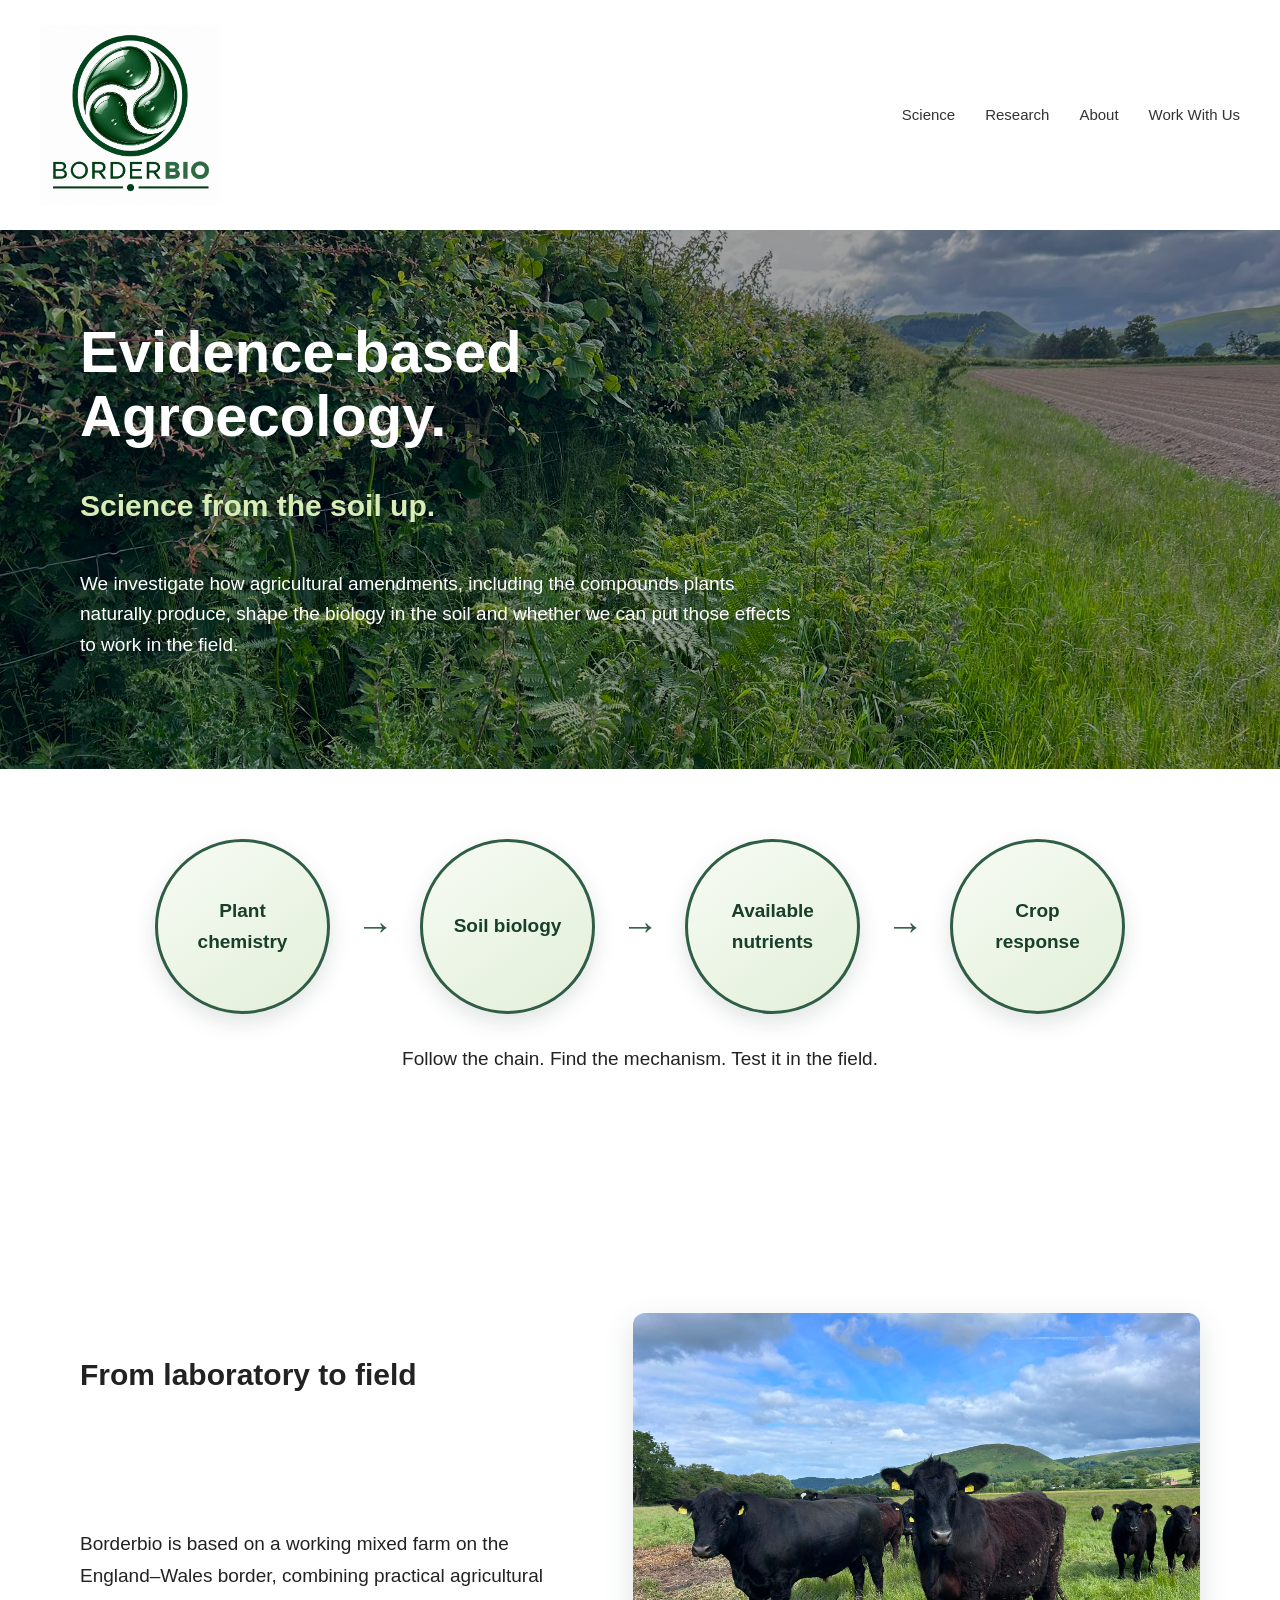
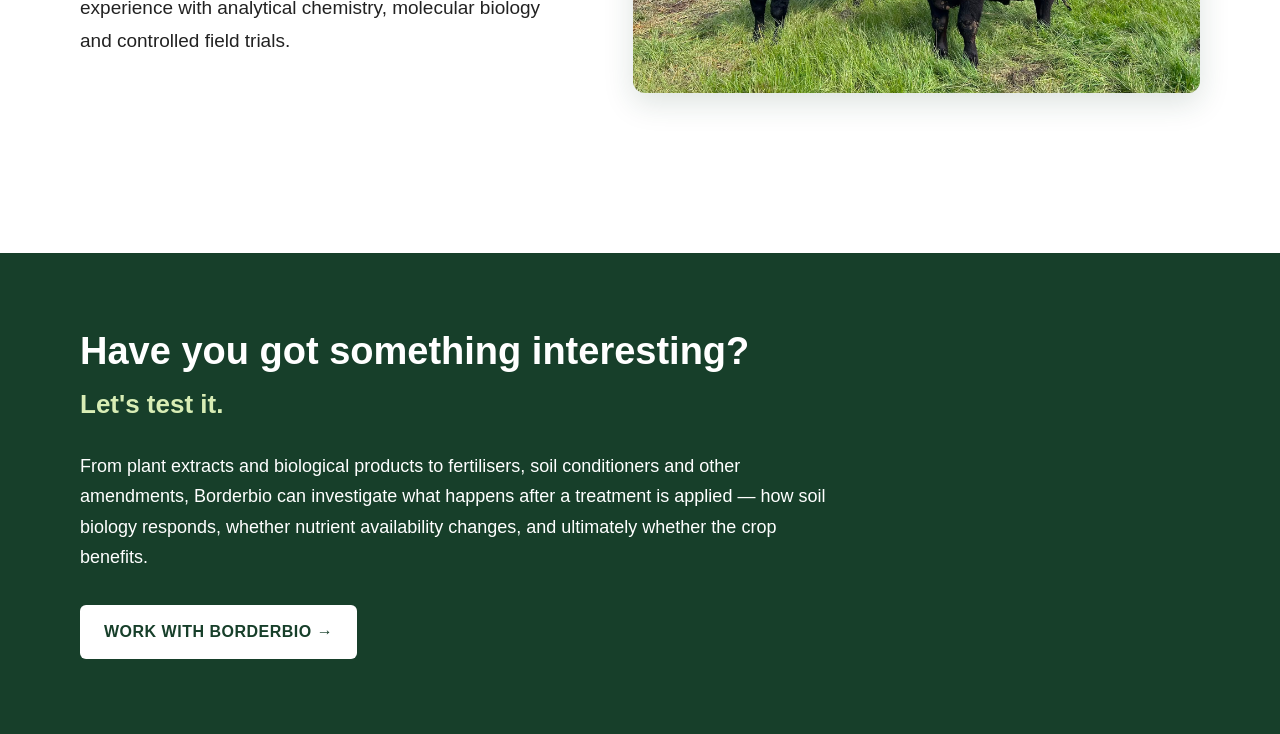
==== index.html @ b7f6feac "Update Research link to point to research.html" ====
<!DOCTYPE html>
<html lang="en">
<head>
    <meta charset="UTF-8">
    <meta name="viewport" content="width=device-width, initial-scale=1.0">
    <title>Borderbio</title>
    <link rel="stylesheet" href="style.css">
</head>

<body>

<header>
    <img src="triskelion logo png.png" alt="Borderbio logo" width="220">

    <nav>
        <a href="science.html">Science</a>
        <a href="research.html">Research</a>
        <a href="#">About</a>
        <a href="#">Work With Us</a>
    </nav>
</header>

<main>

    <section class="hero">
        <h1>Evidence-based Agroecology.</h1>
        <h2>Science from the soil up.</h2>

        <p>
            We investigate how agricultural amendments, including the compounds plants naturally produce,
            shape the biology in the soil and whether we can put those effects to work in the field.
 
        </p>
    </section>

   <section class="chain-section">

    <div class="chain">
        <div class="bubble">Plant chemistry</div>
        <div class="arrow">→</div>
        <div class="bubble">Soil    biology</div>
        <div class="arrow">→</div>
        <div class="bubble">Available nutrients</div>
        <div class="arrow">→</div>
        <div class="bubble">Crop response</div>
    </div>

    <p>
        Follow the chain. Find the mechanism. Test it in the field.
    </p>

</section>

    <section class="field-section">
        <h2>From laboratory to field</h2>

        <p>
            Borderbio is based on a working mixed farm on the England–Wales border,
            combining practical agricultural experience with analytical chemistry,
            molecular biology and controlled field trials.
        </p>
        <img src="Cows.jpeg.jpeg" alt="Cattle on the Borderbio farm">
    </section>

    <section class="work-section">
        <h2>Have you got something interesting?</h2>
        <h3>Let's test it.</h3>
        <p>
    From plant extracts and biological products to fertilisers, soil conditioners
    and other amendments, Borderbio can investigate what happens after a treatment
    is applied — how soil biology responds, whether nutrient availability changes,
    and ultimately whether the crop benefits.
</p>
        <a class="work-button" href="#">WORK WITH BORDERBIO →</a>
    </section>

</main>

</body>
</html>
---- style.css ----
body {
    margin: 0;
    font-family: Arial, Helvetica, sans-serif;
    color: #222;
    background: #ffffff;
    line-height: 1.6;
}

header {
    max-width: 1200px;
    margin: 0 auto;
    padding: 25px 40px;
    display: flex;
    align-items: center;
    justify-content: space-between;
}

header img {
    width: 180px;
    height: auto;
}
.science-icon svg {
    width: 28px;
    height: 28px;
    fill: none;
    stroke: #2f5d45;
    stroke-width: 1.7;
    stroke-linecap: round;
    stroke-linejoin: round;
}

nav {
    display: flex;
    gap: 30px;
}

nav a {
    color: #333;
    text-decoration: none;
    font-size: 15px;
}

main {
    max-width: 1200px;
    margin: 0 auto;
}

section {
    padding: 70px 40px;
}

h1 {
    font-size: 58px;
    line-height: 1.1;
    margin-bottom: 15px;
}

h2 {
    font-size: 30px;
    line-height: 1.25;
}

p {
    max-width: 700px;
    font-size: 19px;
}

@media (max-width: 750px) {
    header {
        display: block;
        padding: 20px;
    }

    nav {
        margin-top: 20px;
        gap: 15px;
        flex-wrap: wrap;
    }

    section {
        padding: 45px 20px;
    }

    h1 {
        font-size: 42px;
    }
}
.chain {
    display: flex;
    align-items: center;
    justify-content: center;
    gap: 22px;
    margin-bottom: 30px;
}

.bubble {
    width: 175px;
    height: 175px;
    border-radius: 50%;

    background: linear-gradient(
        145deg,
        #f7fbf4,
        #e2efd9
    );

    border: 3px solid #2f5d45;

    display: flex;
    align-items: center;
    justify-content: center;

    text-align: center;
    font-size: 19px;
    font-weight: 700;
    color: #173f2a;

    padding: 18px;
    box-sizing: border-box;

    box-shadow: 0 8px 22px rgba(25, 65, 45, 0.14);
}

.arrow {
    font-size: 38px;
    font-weight: 300;
    color: #2f5d45;
    margin: 0 4px;
}

.chain-section p {
    margin-left: auto;
    margin-right: auto;
    text-align: center;
}

/* Farm image section */

.farm-image {
    width: 100%;
    height: 420px;
    object-fit: cover;
    object-position: center;
    display: block;
    margin: 60px 0;
    border-radius: 12px;
}
.hero {
    width: 100vw;
    margin-left: calc(50% - 50vw);
    box-sizing: border-box;

    min-height: 520px;
    padding: 90px max(40px, calc((100vw - 1120px) / 2));

    background:
        linear-gradient(rgba(0, 0, 0, 0.38), rgba(0, 0, 0, 0.38)),
        url("hedgerow.jpeg.jpeg");

    background-size: cover;
    background-position: center;
    display: flex;
    flex-direction: column;
    justify-content: center;
}

.hero h1 {
    color: white;
    max-width: 760px;
    margin-top: 0;
}

.hero h2 {
    color: #d8edb5;
    max-width: 760px;
}

.hero p {
    color: white;
    max-width: 720px;
}

/* From laboratory to field */

.field-section {
    display: grid;
    grid-template-columns: 1fr 1.15fr;
    gap: 60px;
    align-items: center;
    margin-top: 80px;
    margin-bottom: 80px;
}

.field-section h2 {
    grid-column: 1;
    margin-bottom: 20px;
}

.field-section p {
    grid-column: 1;
    font-size: 19px;
    line-height: 1.7;
}

.field-section img {
    grid-column: 2;
    grid-row: 1 / 3;
    width: 100%;
    height: 380px;
    object-fit: cover;
    border-radius: 12px;
    box-shadow: 0 10px 30px rgba(25, 65, 45, 0.15);
}

@media (max-width: 800px) {
    .field-section {
        grid-template-columns: 1fr;
        gap: 25px;
    }

    .field-section h2,
    .field-section p,
    .field-section img {
        grid-column: 1;
        grid-row: auto;
    }

    .field-section img {
        height: 300px;
    }
}
/* Work with Borderbio call-to-action */

.work-section {
    width: 100vw;
    margin-left: calc(50% - 50vw);
    box-sizing: border-box;

    background: #173f2a;
    color: white;

    padding: 75px max(40px, calc((100vw - 1120px) / 2));
    margin-top: 90px;
}

.work-section h2 {
    color: white;
    font-size: 38px;
    margin-top: 0;
    margin-bottom: 8px;
}

.work-section h3 {
    color: #d8edb5;
    font-size: 26px;
    margin-top: 0;
    margin-bottom: 25px;
}

.work-section p {
    color: white;
    max-width: 760px;
    font-size: 18px;
    line-height: 1.7;
    margin-bottom: 32px;
}

.work-button {
    display: inline-block;
    padding: 14px 24px;

    background: white;
    color: #173f2a;

    text-decoration: none;
    font-weight: 700;
    letter-spacing: 0.5px;

    border-radius: 6px;
}

.work-button:hover {
    background: #d8edb5;
}
/* Science page */

.science-section {
    background: #f7fbf4;
    border-left: 5px solid #2f5d45;
    border-radius: 10px;
    padding: 36px 40px;
    margin: 30px 40px;
    box-shadow: 0 8px 22px rgba(25, 65, 45, 0.08);
}

.science-section h2 {
    color: #173f2a;
    margin-top: 0;
}

.science-section p {
    max-width: 850px;
}
/* Science page introduction */

.science-intro {
    padding-top: 80px;
    padding-bottom: 60px;
}

.science-intro h1 {
    color: #173f2a;
    max-width: 800px;
}

.science-intro h2 {
    color: #52745f;
    max-width: 800px;
}

.science-intro p {
    max-width: 760px;
}
/* Science section headings and icons */

.science-heading {
    display: flex;
    align-items: center;
    gap: 18px;
    margin-bottom: 18px;
}

.science-heading h2 {
    margin: 0;
}

.science-icon {
    width: 52px;
    height: 52px;
    min-width: 52px;

    display: flex;
    align-items: center;
    justify-content: center;

    border: 2px solid #2f5d45;
    border-radius: 50%;

    color: #2f5d45;
    font-size: 25px;
    font-weight: bold;

    background: white;
}
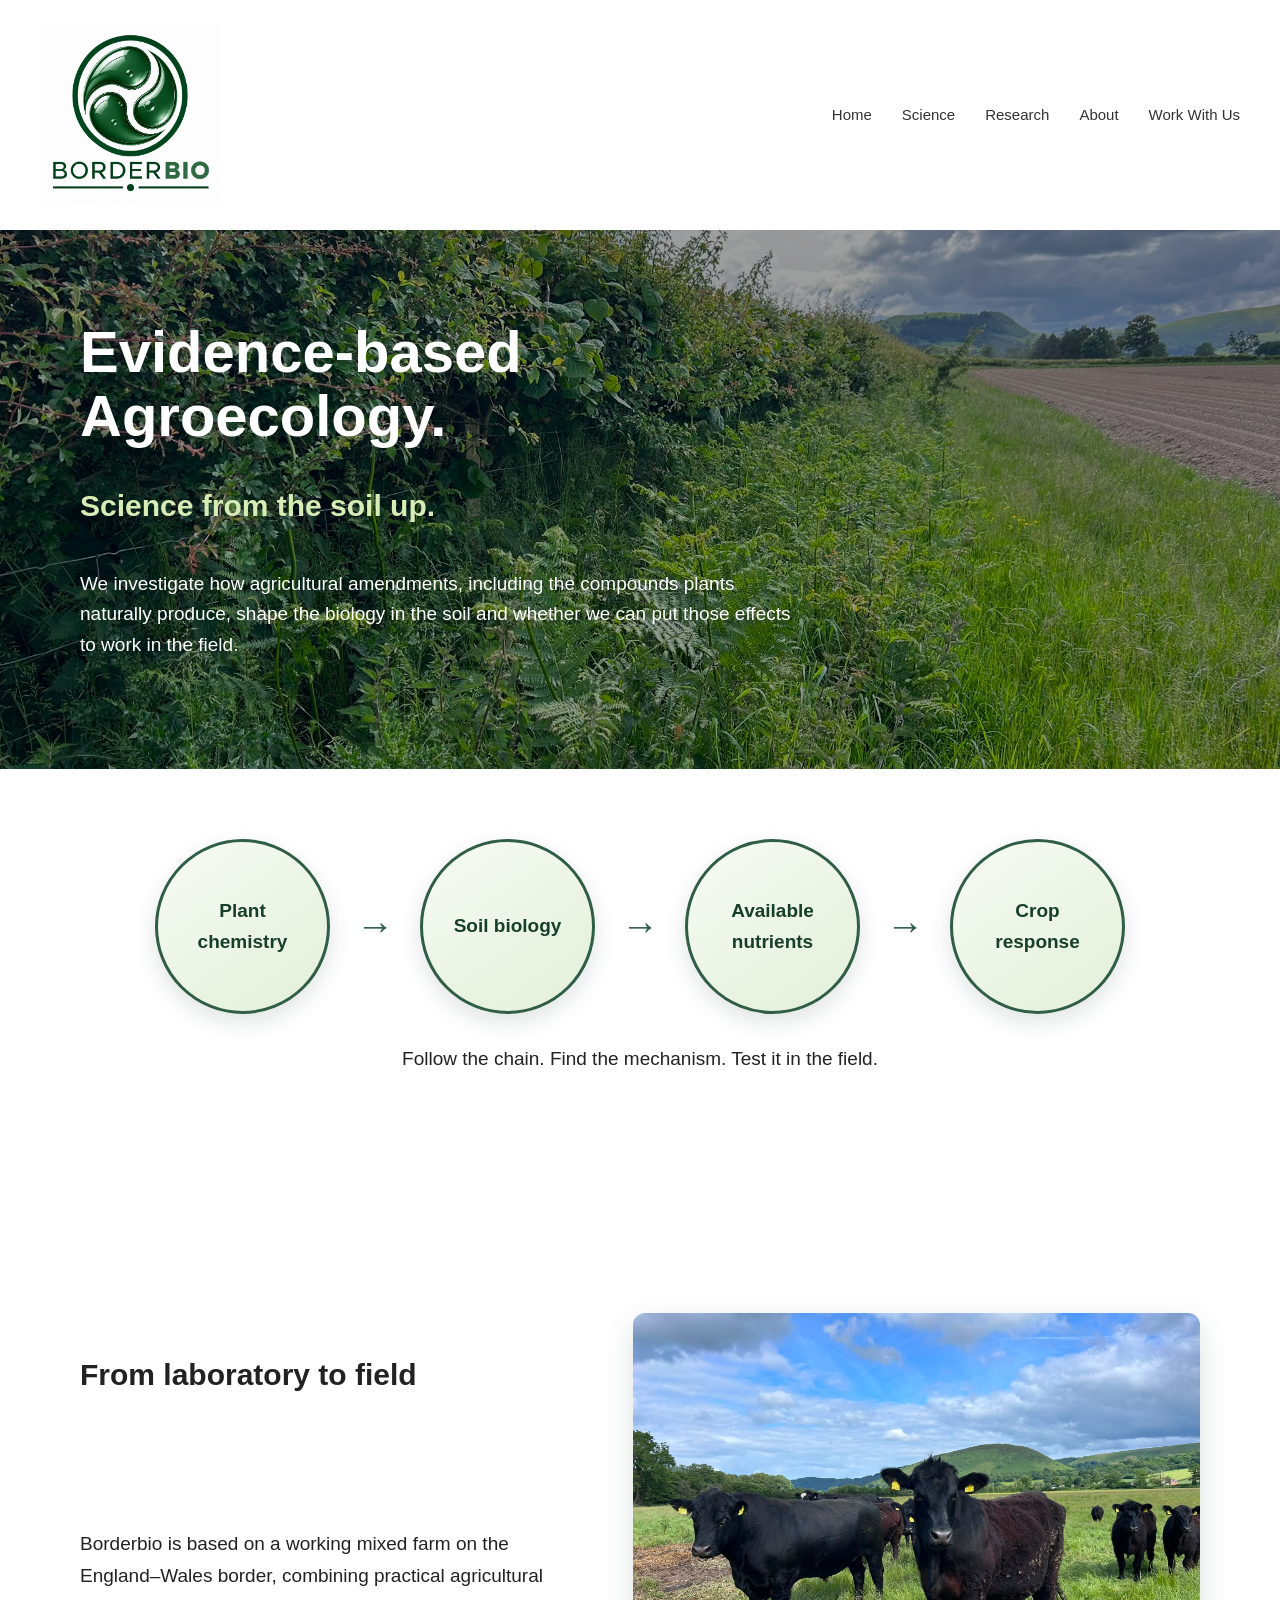
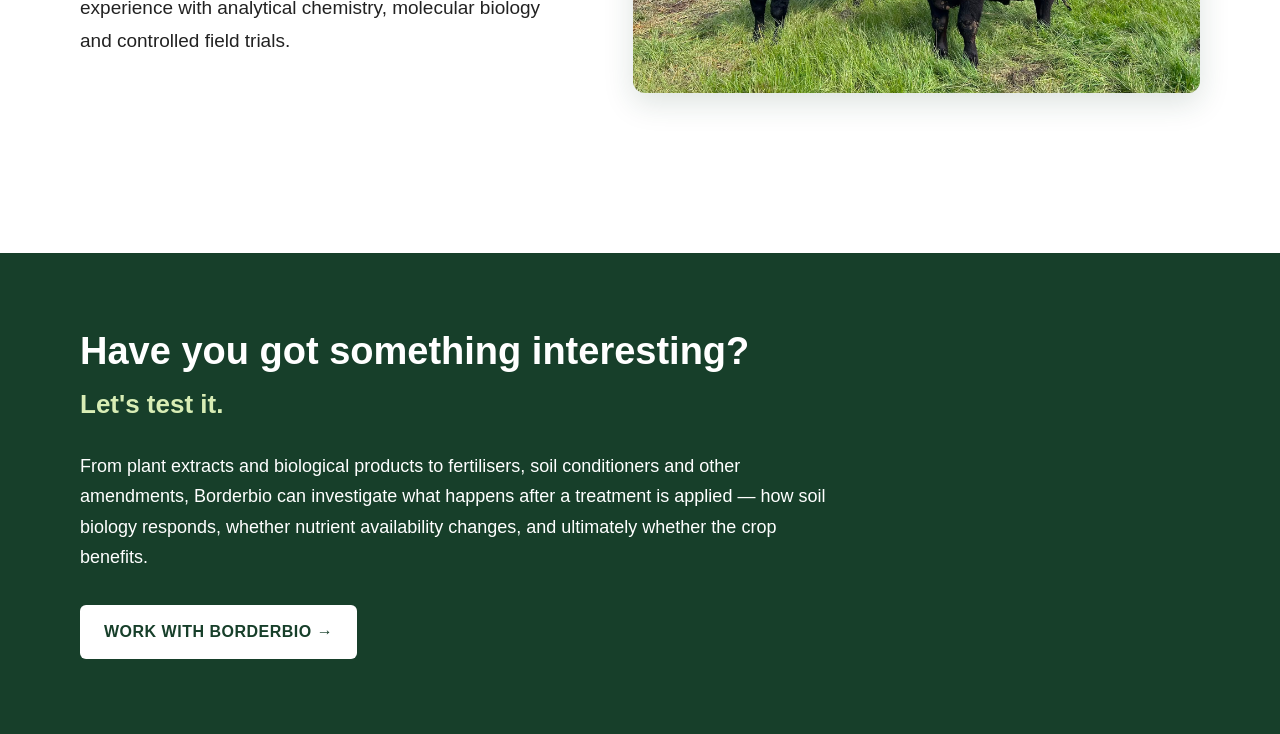
==== commit a6c9d704: "Update navigation links in index.html" ====
--- a/index.html
+++ b/index.html
@@ -13,10 +13,13 @@
     <img src="triskelion logo png.png" alt="Borderbio logo" width="220">
 
     <nav>
-        <a href="science.html">Science</a>
-        <a href="research.html">Research</a>
-        <a href="#">About</a>
-        <a href="#">Work With Us</a>
+        <nav>
+    <a href="index.html">Home</a>
+    <a href="science.html">Science</a>
+    <a href="research.html">Research</a>
+    <a href="about.html">About</a>
+    <a href="work-with-us.html">Work With Us</a>
+</nav>
     </nav>
 </header>
 
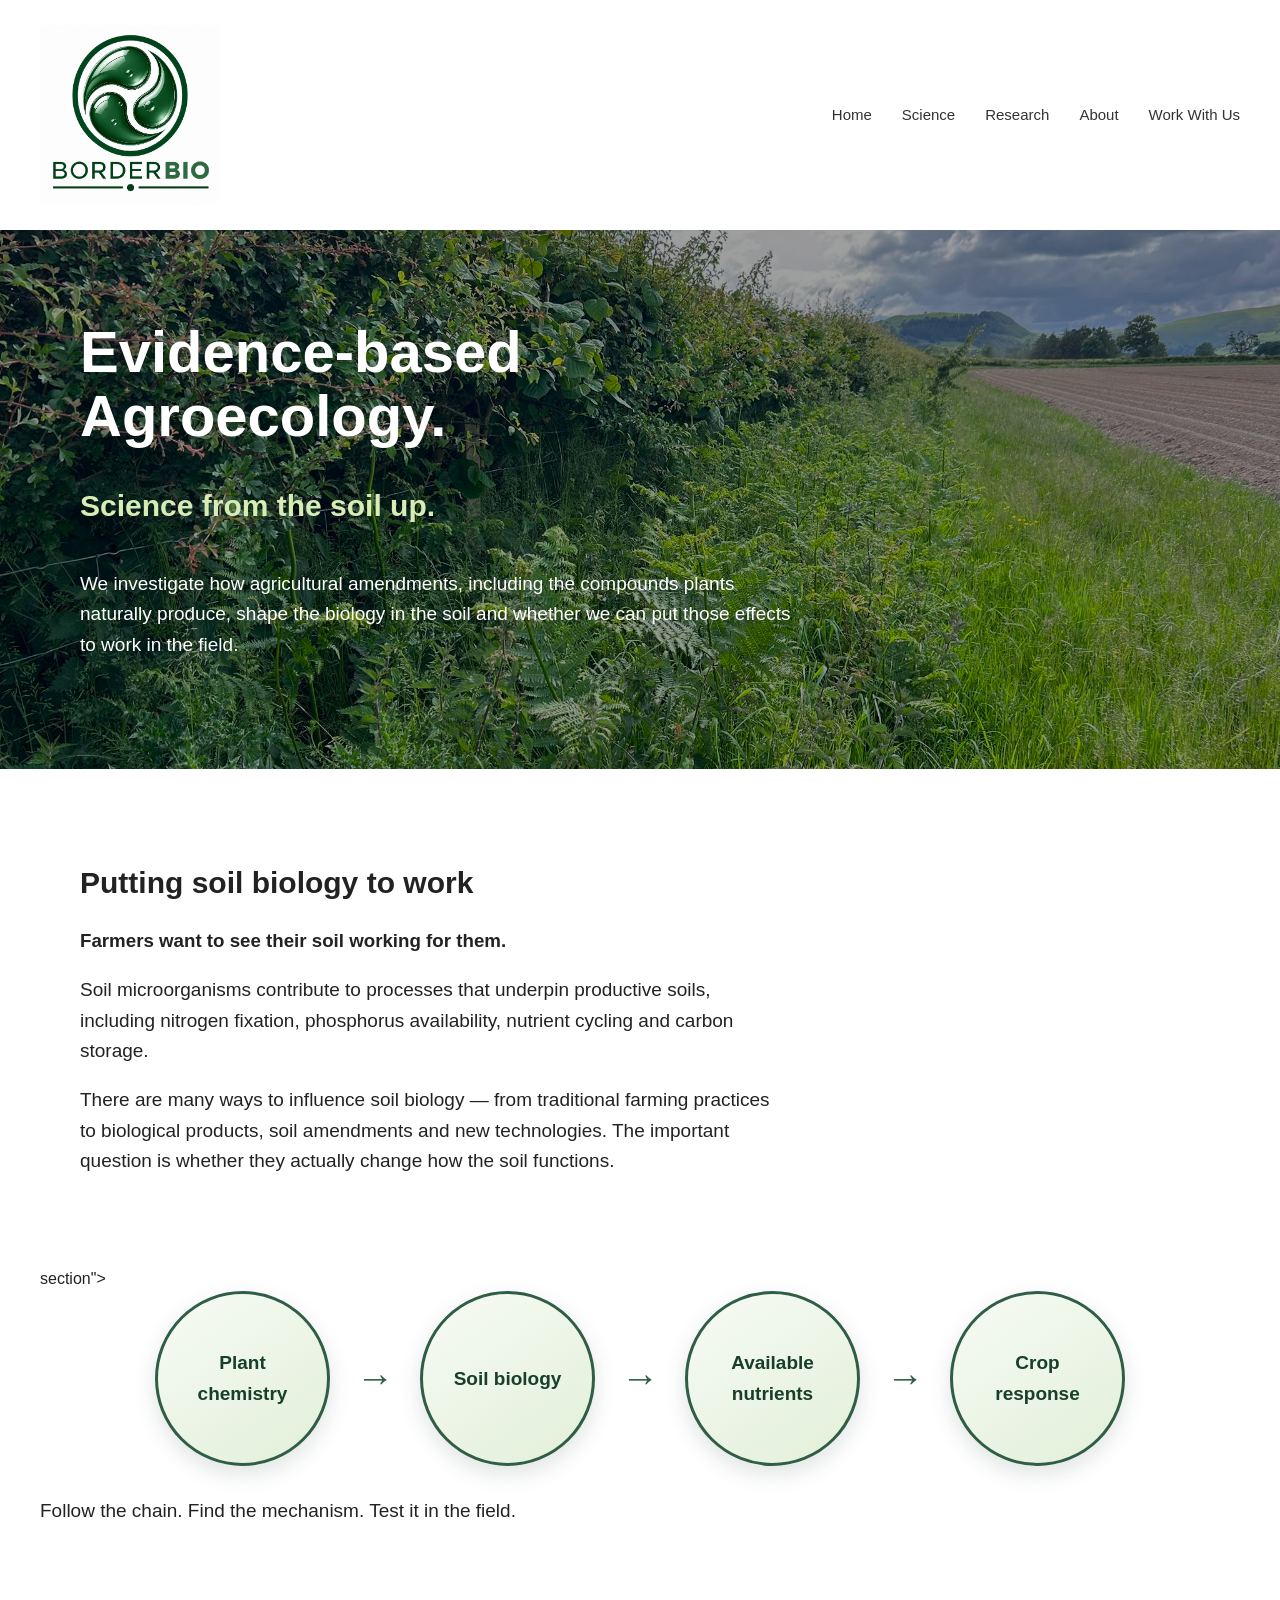
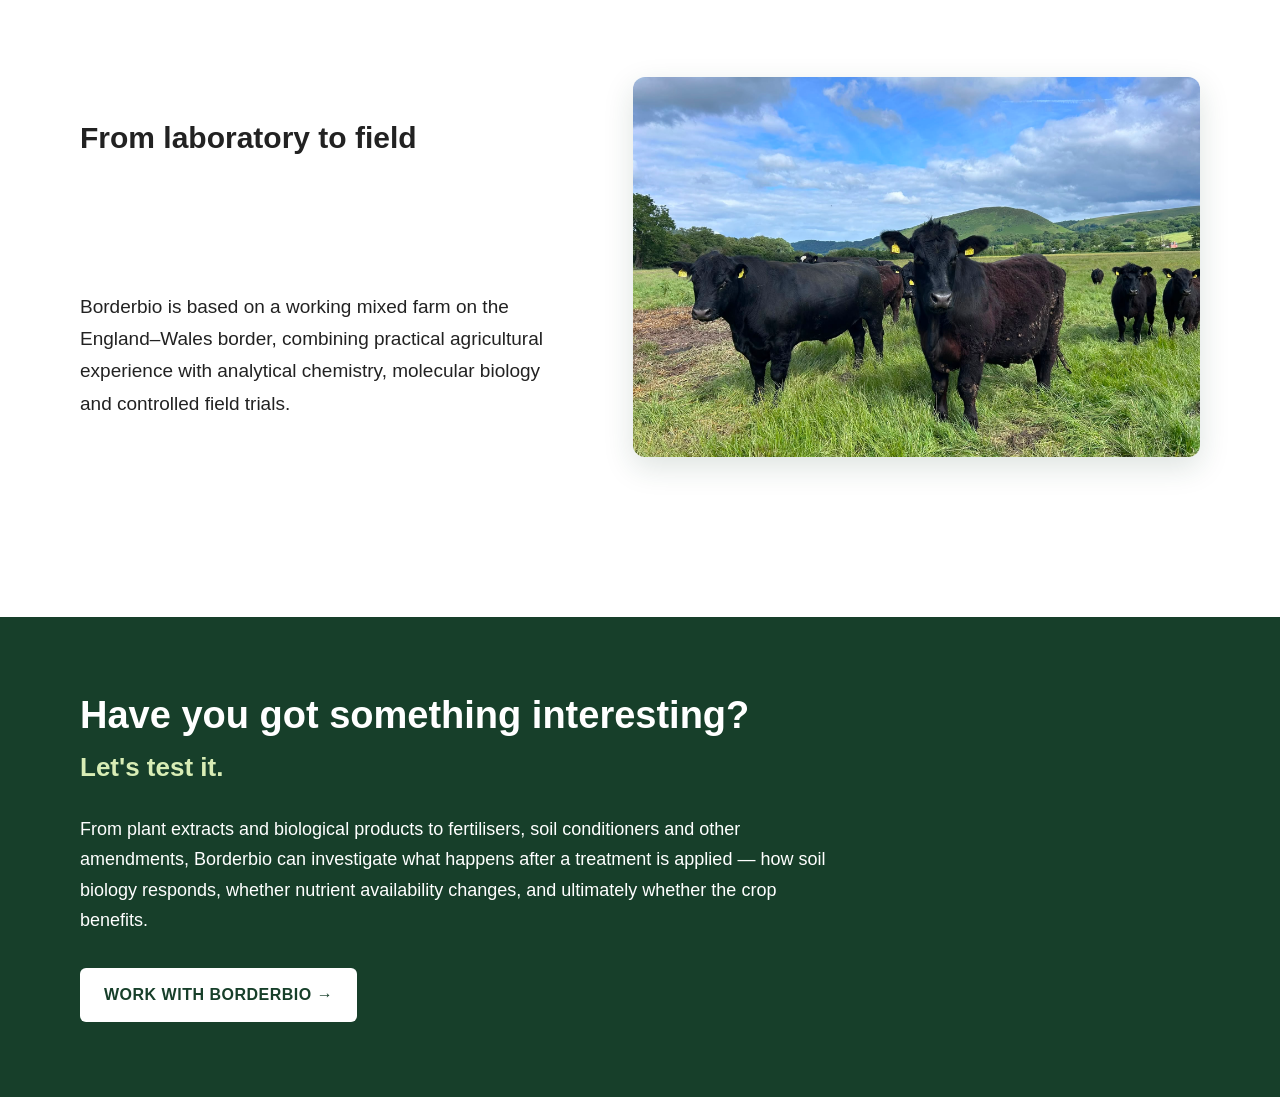
==== commit cb30c2ef: "Update index.html" ====
--- a/index.html
+++ b/index.html
@@ -36,7 +36,24 @@
         </p>
     </section>
 
-   <section class="chain-section">
+   <section class="chain-<section class="soil-working">
+       
+    <h2>Putting soil biology to work</h2>
+
+    <h3>Farmers want to see their soil working for them.</h3>
+
+    <p>
+        Soil microorganisms contribute to processes that underpin productive soils,
+        including nitrogen fixation, phosphorus availability, nutrient cycling
+        and carbon storage.
+    </p>
+
+    <p>
+        There are many ways to influence soil biology — from traditional farming
+        practices to biological products, soil amendments and new technologies.
+        The important question is whether they actually change how the soil functions.
+    </p>
+</section>section">
 
     <div class="chain">
         <div class="bubble">Plant chemistry</div>
--- a/style.css
+++ b/style.css
@@ -352,3 +352,179 @@
 
     background: white;
 }
+/* Mobile navigation */
+
+@media (max-width: 700px) {
+
+    header {
+        display: block;
+        padding: 18px 20px;
+    }
+
+    header img {
+        width: 150px;
+    }
+
+    nav {
+    margin-top: 18px;
+    display: flex;
+    flex-direction: column;
+    gap: 12px;
+    width: 100%;
+}
+
+    nav a {
+        font-size: 14px;
+    }
+}
+@media (max-width: 700px) {
+
+    .chain {
+        flex-direction: column;
+        gap: 12px;
+    }
+
+    .bubble {
+        width: 150px;
+        height: 150px;
+    }
+
+    .arrow {
+        transform: rotate(90deg);
+        margin: 0;
+    }
+
+    .chain-section {
+        padding-left: 20px;
+        padding-right: 20px;
+    }
+}
+@media (max-width: 700px) {
+
+    .hero {
+        min-height: 440px;
+        padding: 55px 22px;
+        background-position: center;
+    }
+
+    .hero h1 {
+        font-size: 40px;
+        line-height: 1.08;
+    }
+
+    .hero h2 {
+        font-size: 24px;
+    }
+
+    .hero p {
+        font-size: 17px;
+    }
+
+    section {
+        padding-left: 22px;
+        padding-right: 22px;
+    }
+
+    h1 {
+        font-size: 38px;
+    }
+
+    h2 {
+        font-size: 26px;
+    }
+
+    p {
+        font-size: 17px;
+    }
+
+    .science-section {
+        margin-left: 20px;
+        margin-right: 20px;
+        padding: 28px 24px;
+    }
+
+    .work-section {
+        padding-left: 22px;
+        padding-right: 22px;
+    }
+}
+@media (max-width: 700px) {
+
+    .field-section {
+        display: block;
+        margin-top: 40px;
+        margin-bottom: 40px;
+    }
+
+    .field-section img {
+        width: 100%;
+        height: 260px;
+        margin-top: 25px;
+        object-fit: cover;
+    }
+}
+
+@media (max-width: 700px) {
+
+    nav {
+        width: 100%;
+        grid-template-columns: 1fr 1fr;
+        column-gap: 30px;
+    }
+
+    nav a {
+        width: auto;
+        white-space: nowrap;
+    }
+}
+
+@media (max-width: 700px) {
+
+    nav {
+        display: flex;
+        flex-direction: column;
+        gap: 12px;
+        width: 100%;
+    }
+
+    nav a {
+        display: block;
+        width: 100%;
+        white-space: normal;
+    }
+}
+/* About profile photo */
+
+.about-profile {
+    overflow: auto;
+}
+
+.about-profile {
+    display: grid;
+    grid-template-columns: 1fr 320px;
+    gap: 40px;
+    align-items: start;
+}
+
+.about-profile h2,
+.about-profile p {
+    grid-column: 1;
+}
+
+.about-photo {
+    grid-column: 2;
+    grid-row: 1 / 4;
+    width: 100%;
+    height: auto;
+    border-radius: 8px;
+}
+@media (max-width: 700px) {
+
+    .about-photo {
+        float: none;
+        display: block;
+        width: 100%;
+        max-width: 360px;
+        margin: 25px auto 0;
+    }
+}
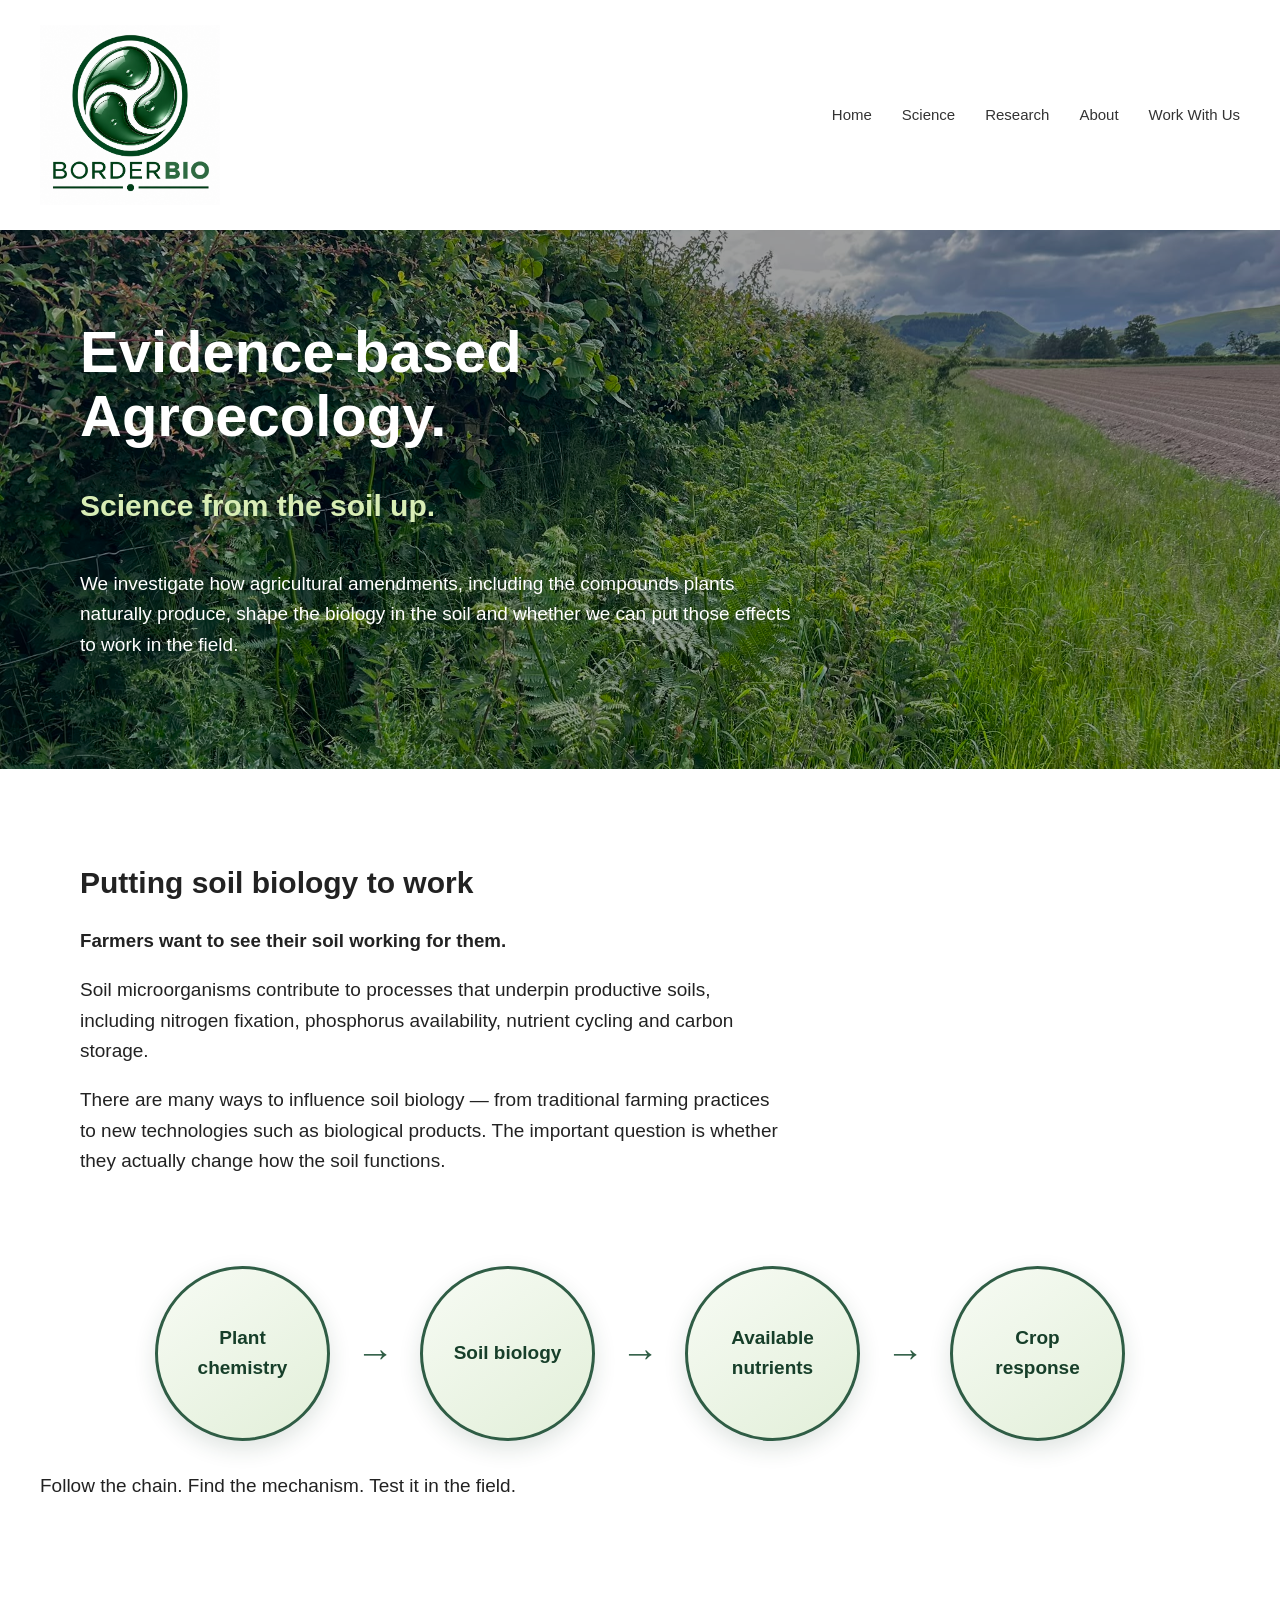
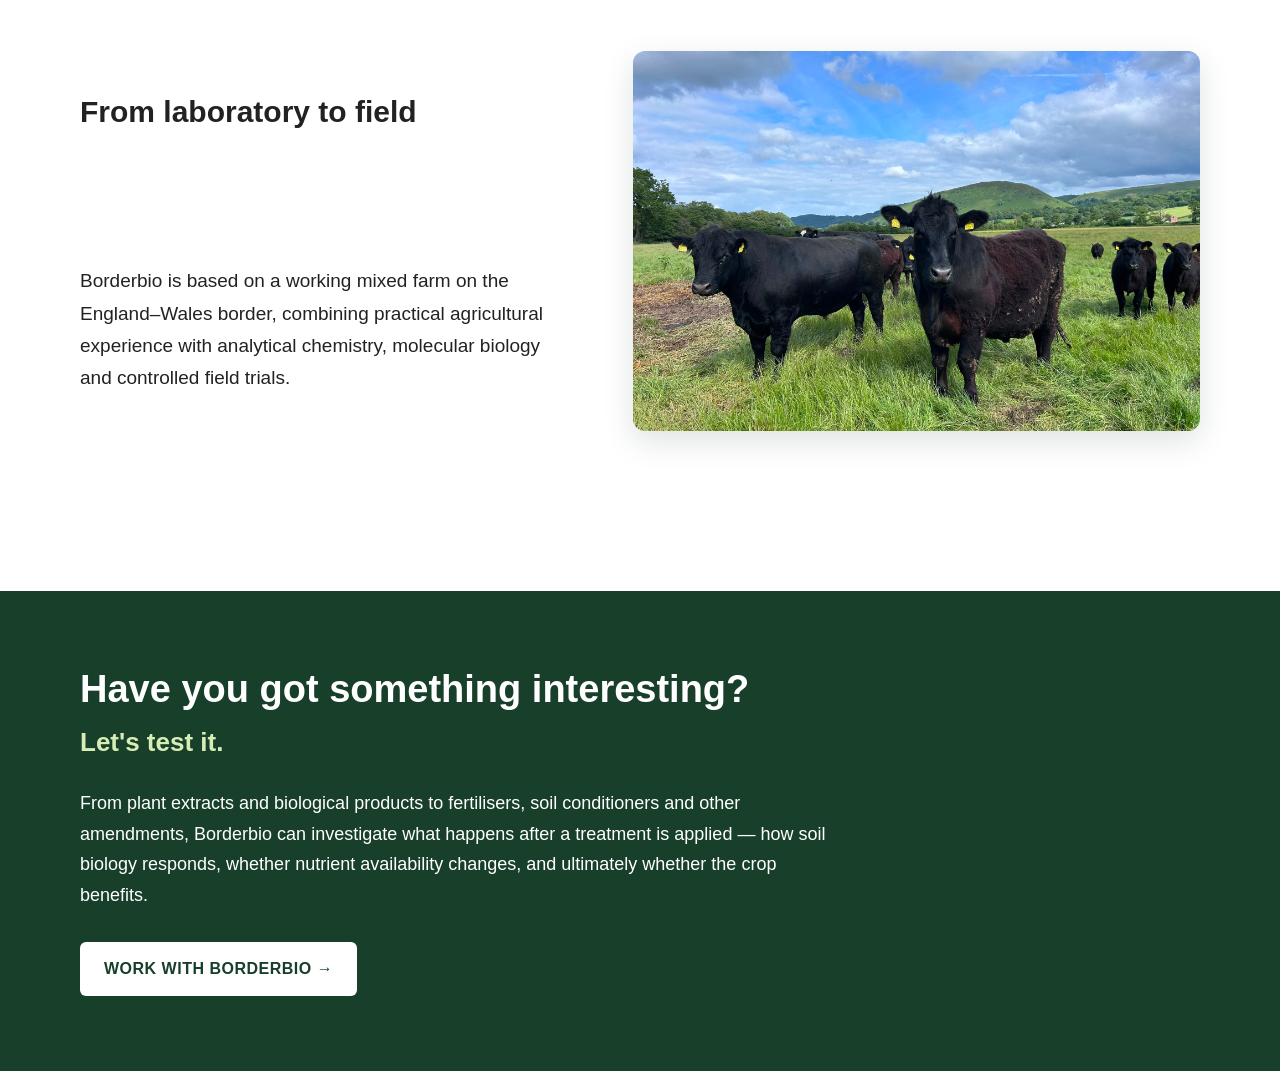
==== commit 2e7c83fe: "Update index.html" ====
--- a/index.html
+++ b/index.html
@@ -50,10 +50,10 @@
 
     <p>
         There are many ways to influence soil biology — from traditional farming
-        practices to biological products, soil amendments and new technologies.
+        practices to new technologies such as biological products.
         The important question is whether they actually change how the soil functions.
     </p>
-</section>section">
+</section>
 
     <div class="chain">
         <div class="bubble">Plant chemistry</div>
--- a/style.css
+++ b/style.css
@@ -528,3 +528,28 @@
         margin: 25px auto 0;
     }
 }
+
+/* Soil biology introduction */
+
+.soil-working {
+    max-width: 900px;
+    margin: 70px auto 50px;
+    padding: 0 30px;
+}
+
+.soil-working h2 {
+    color: #174f36;
+    font-size: 36px;
+    margin-bottom: 15px;
+}
+
+.soil-working h3 {
+    color: #5f806b;
+    font-size: 25px;
+    margin-bottom: 25px;
+}
+
+.soil-working p {
+    font-size: 18px;
+    line-height: 1.7;
+}
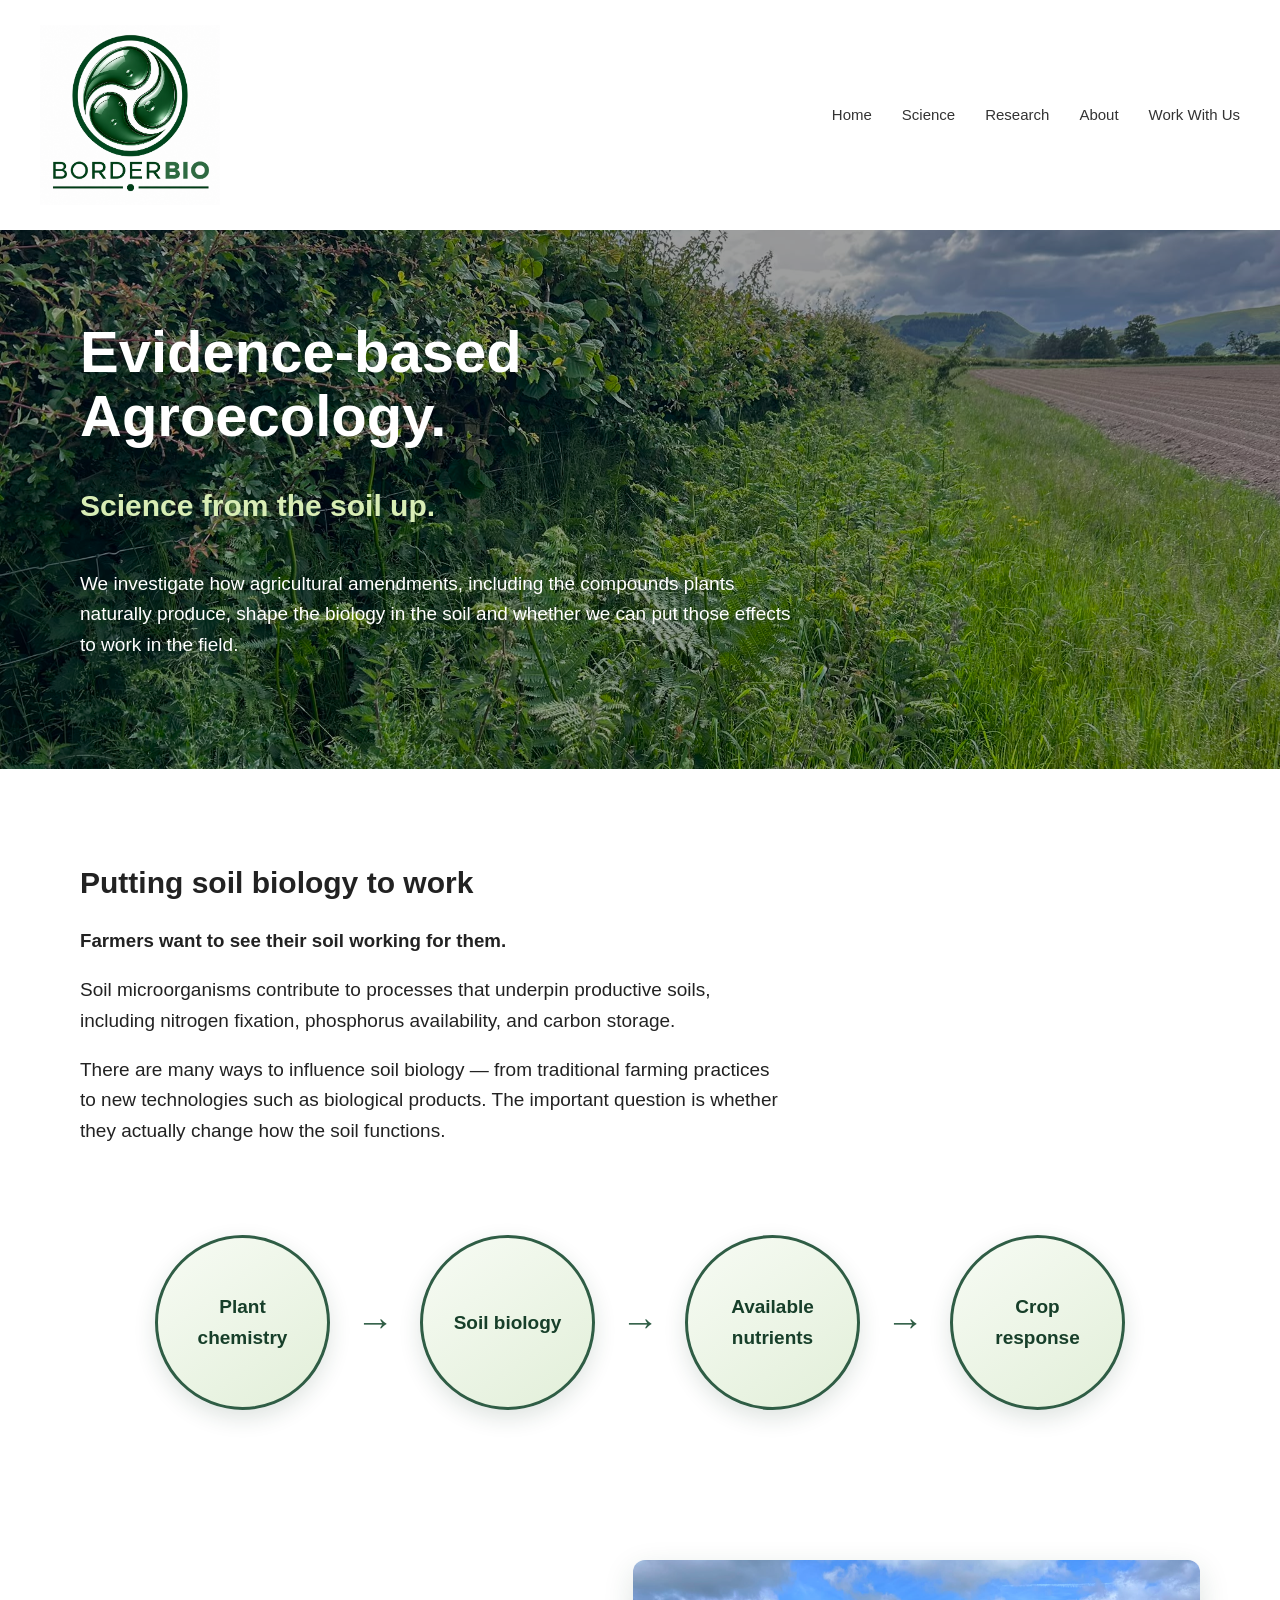
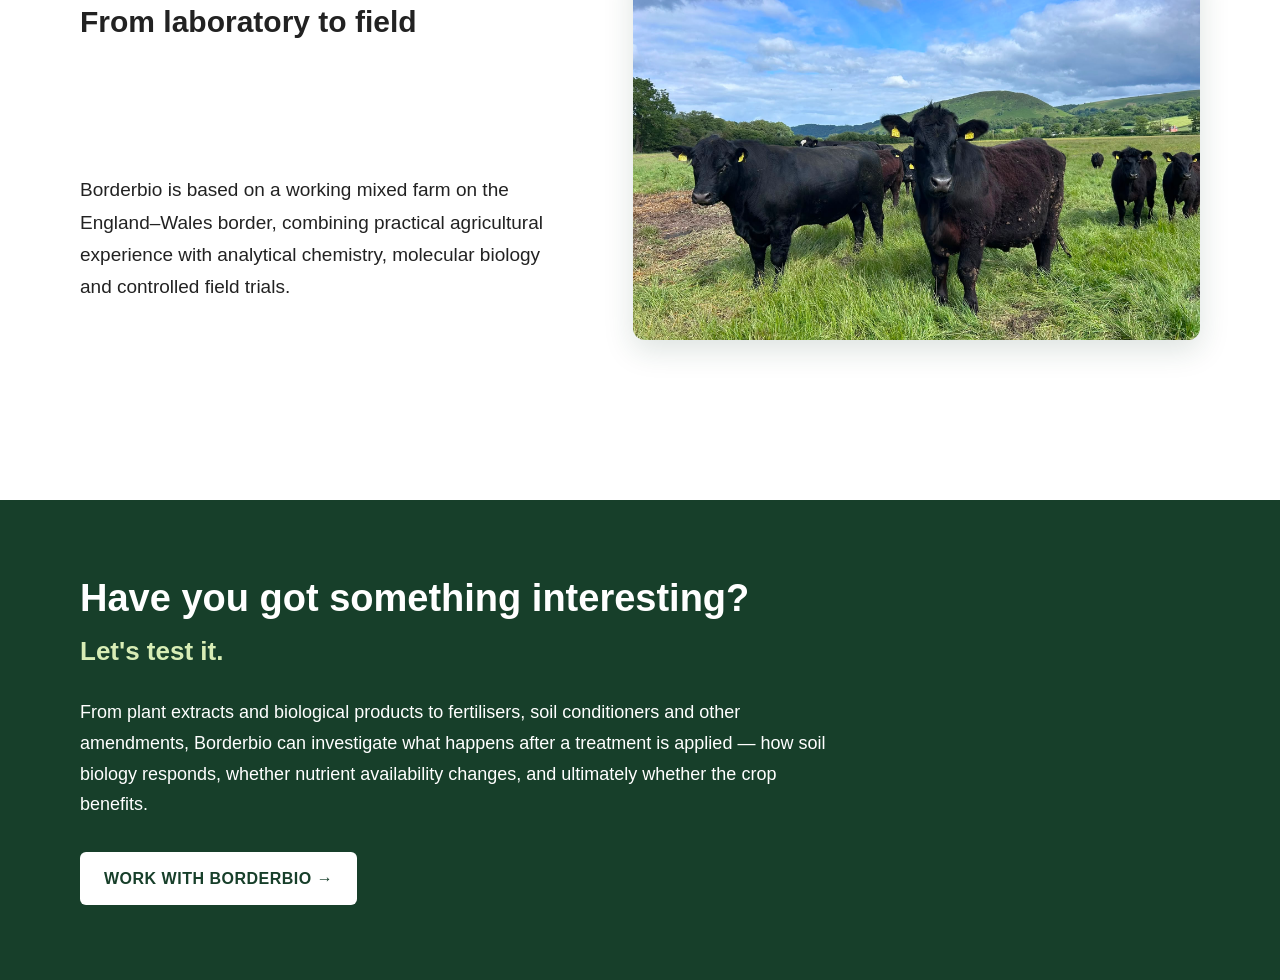
==== commit 56437a47: "Refactor text in index.html for clarity Removed redundant text and extra whitespace in paragraphs." ====
--- a/index.html
+++ b/index.html
@@ -44,7 +44,7 @@
 
     <p>
         Soil microorganisms contribute to processes that underpin productive soils,
-        including nitrogen fixation, phosphorus availability, nutrient cycling
+        including nitrogen fixation, phosphorus availability,
         and carbon storage.
     </p>
 
@@ -66,7 +66,7 @@
     </div>
 
     <p>
-        Follow the chain. Find the mechanism. Test it in the field.
+    
     </p>
 
 </section>
